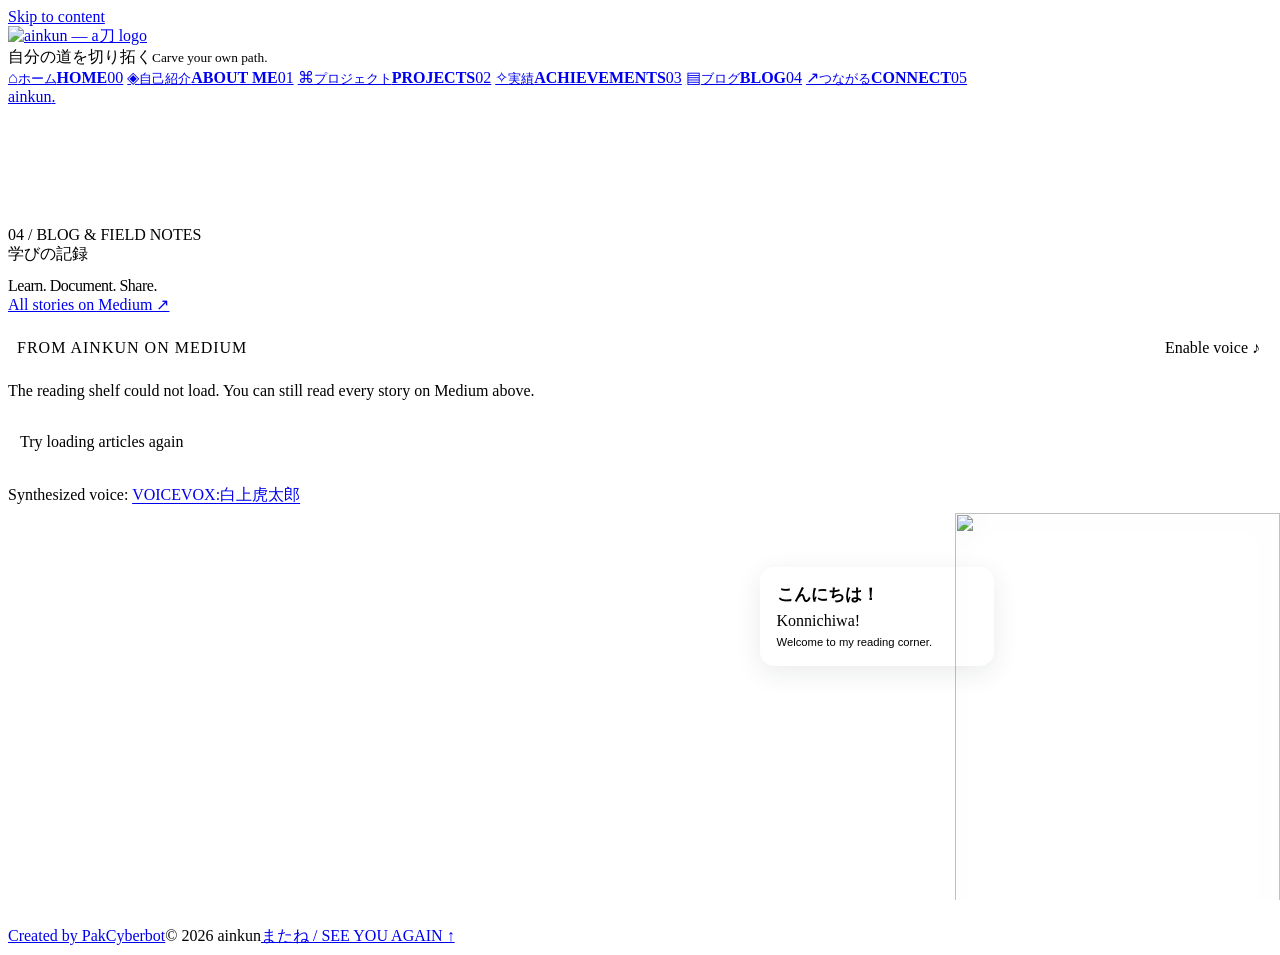
==== blog.html @ d2b2e1b0 "Add blog search, tag filters and curated card labels The blog page gets a search box (title and labe" ====
<!doctype html>
<html lang="en">
<head>
  <meta charset="UTF-8"><meta name="viewport" content="width=device-width, initial-scale=1">
  <meta name="description" content="ainkun — Security Researcher. Read security research and field notes from ainkun on Medium.">
  <meta name="theme-color" content="#f7f5eb"><title>Blog | ainkun — Security Researcher</title>
  <script src="themes.js"></script>
  <link rel="icon" href="assets/logo-clean/ainkun-clean.png?v=2" type="image/png"><link rel="stylesheet" href="styles.css">
  <link rel="stylesheet" href="themes.css">
  <link rel="stylesheet" href="theme-motion.css">
  <link rel="stylesheet" href="blog.css">
  <script src="profile.js" defer></script>
  <script src="blog.js" defer></script>
  <link rel="stylesheet" href="credit-transition.css">
  <script src="credit-transition.js" defer></script>
  <link rel="stylesheet" href="responsive.css">
  <link rel="preload" as="image" href="pakcyberbot.png">
</head>
<body class="blog-page">
  <div class="scene-stack" aria-hidden="true"></div>
  <a class="skip" href="#main">Skip to content</a>
  <aside class="theme-controls" aria-label="Time of day theme" hidden>
    <div class="theme-options" role="group" aria-label="Preview a scene">
      <button type="button" data-set-theme="morning" aria-pressed="false" title="Morning · 朝">
        <svg viewBox="0 0 24 24" aria-hidden="true"><circle cx="12" cy="12" r="4"/><path d="M12 2v2m0 16v2M2 12h2m16 0h2M5 5l1.5 1.5m11 11L19 19M5 19l1.5-1.5m11-11L19 5"/></svg><span>Morning</span>
      </button>
      <button type="button" data-set-theme="evening" aria-pressed="false" title="Evening · 夕暮れ">
        <svg viewBox="0 0 24 24" aria-hidden="true"><path d="M3 16h18M6 16a6 6 0 0 1 12 0M12 3v3M3 8l2 2m14 0 2-2M6 20h12"/></svg><span>Evening</span>
      </button>
      <button type="button" data-set-theme="night" aria-pressed="false" title="Night · 夜">
        <svg viewBox="0 0 24 24" aria-hidden="true"><path d="M20 14A8 8 0 0 1 10 4a8 8 0 1 0 10 10Z"/><path d="M18 3v4m-2-2h4"/></svg><span>Night</span>
      </button>
    </div>
    <div class="theme-meta"><button class="theme-auto" type="button" aria-pressed="true">Auto · Local</button><span class="theme-clock"></span></div>
  </aside>
  <span class="sr-only" id="theme-status" role="status" aria-live="polite"></span>
  <header class="sidebar">
    <a class="sidebar-logo" href="index.html#home" aria-label="ainkun home"><img src="assets/logo-clean/ainkun-clean.png" alt="ainkun — a刀 logo" width="1536" height="1024"></a>
    <div class="sidebar-caption"><span lang="ja">自分の道を切り拓く</span><small>Carve your own path.</small></div>
    <nav aria-label="Main navigation">
      <a class="nav-item" href="index.html#home"><span class="nav-icon" aria-hidden="true">⌂</span><span><small lang="ja">ホーム</small><strong>HOME</strong></span><span class="nav-index">00</span></a>
      <a class="nav-item" href="index.html#about"><span class="nav-icon" aria-hidden="true">◈</span><span><small lang="ja">自己紹介</small><strong>ABOUT ME</strong></span><span class="nav-index">01</span></a>
      <a class="nav-item" href="index.html#projects"><span class="nav-icon" aria-hidden="true">⌘</span><span><small lang="ja">プロジェクト</small><strong>PROJECTS</strong></span><span class="nav-index">02</span></a>
      <a class="nav-item" href="index.html#achievements"><span class="nav-icon" aria-hidden="true">✧</span><span><small lang="ja">実績</small><strong>ACHIEVEMENTS</strong></span><span class="nav-index">03</span></a>
      <a class="nav-item active" href="blog.html" aria-current="page"><span class="nav-icon" aria-hidden="true">▤</span><span><small lang="ja">ブログ</small><strong>BLOG</strong></span><span class="nav-index">04</span></a>
      <a class="nav-item" href="index.html#contact"><span class="nav-icon" aria-hidden="true">↗</span><span><small lang="ja">つながる</small><strong>CONNECT</strong></span><span class="nav-index">05</span></a>
    </nav>
    <div class="sidebar-bottom"><a class="brand" href="index.html#home">ainkun<span class="brand-dot">.</span></a></div>
  </header>
  <main id="main">
    <div class="content-shell">
      <section class="section blog-section" id="writing" aria-labelledby="blog-title">
        <div class="section-top"><div><span class="eyebrow">04 / BLOG & FIELD NOTES</span><div class="section-jp" lang="ja">学びの記録</div><h1 id="blog-title">Learn. Document. <em>Share.</em></h1></div><a class="text-link" href="https://ainkun.medium.com" target="_blank" rel="noopener noreferrer" data-social="medium">All stories on Medium ↗</a></div>
        <div class="blog-toolbar"><p><span class="status-dot" aria-hidden="true"></span> FROM AINKUN ON MEDIUM</p><button type="button" class="blog-sound" id="blog-sound" aria-pressed="true">Voice on ♪</button></div>
        <div class="blog-search" id="blog-search" hidden>
          <label class="blog-search-field"><span class="sr-only">Search articles by title or tag</span><span class="blog-search-icon" aria-hidden="true">⌕</span><input id="blog-query" type="search" placeholder="Search by title or tag…" autocomplete="off" spellcheck="false"></label>
          <div class="blog-tags" id="blog-tags" role="group" aria-label="Filter articles by tag"></div>
        </div>
        <p class="blog-feed-note" id="blog-feed-note" role="status">Your next read is just a scroll away.</p>
        <div class="writing-grid blog-grid" id="writing-grid" aria-busy="false"></div>
        <button class="blog-retry" id="blog-retry" type="button" hidden>Try loading articles again</button>
        <noscript><p><a href="https://ainkun.medium.com">Read ainkun's articles on Medium →</a></p></noscript>
        <p class="blog-credit">Synthesized voice: <a href="https://voicevox.hiroshiba.jp/product/shirakami_kotarou/" target="_blank" rel="noopener noreferrer">VOICEVOX:白上虎太郎</a></p>
      </section>
    </div>
    <footer><a class="creator-credit" href="https://pakcyberbot.com" data-creator-link>Created by PakCyberbot</a><span>© <span id="year"></span> ainkun</span><a href="index.html#home"><span lang="ja">またね</span> / SEE YOU AGAIN ↑</a></footer>
  </main>
  <aside class="blog-guide" id="blog-guide" data-state="hidden" aria-hidden="true">
    <div class="blog-guide-bubble" role="status" aria-live="polite"><span class="blog-guide-jp" lang="ja">こんにちは！</span><strong class="blog-guide-roman">Konnichiwa!</strong><span class="blog-guide-caption">Welcome to my reading corner.</span></div>
    <div class="blog-guide-portrait"><div class="blog-guide-character">
      <img src="assets/blog/teen-host.png" data-host-theme="morning" class="host-portrait-image is-current" alt="" width="1024" height="1536" decoding="async" loading="eager">
      <img src="assets/blog/teen-evening.png" data-host-theme="evening" class="host-portrait-image" alt="" width="1024" height="1536" decoding="async" loading="eager">
      <img src="assets/blog/teen-night.png" data-host-theme="night" class="host-portrait-image" alt="" width="1024" height="1536" decoding="async" loading="eager">
    </div></div>
  </aside>
</body>
</html>
---- blog.css ----
.blog-page .content-shell { min-height:calc(100vh - 80px); }
.blog-page .blog-section { padding-top:120px;padding-bottom:100px; }
.blog-page h1 { font:700 clamp(42px,4.5vw,68px)/1.13 var(--display);letter-spacing:-.5px;margin:12px 0 0; }
.blog-page h1 em { font-style:normal;color:var(--accent); }
.blog-toolbar { display:flex;justify-content:space-between;align-items:center;gap:16px;padding:16px 0;border-top:1px solid var(--line); }
.blog-toolbar>p { display:flex;align-items:center;gap:9px;margin:0;color:var(--accent);font:9px/1.6 var(--mono);letter-spacing:1px; }
.blog-sound,.blog-retry { border:1px solid var(--line);border-radius:6px;padding:9px 12px;background:var(--surface);color:var(--ink);font:10px/1.5 var(--mono);cursor:pointer; }
.blog-sound:hover,.blog-retry:hover { background:var(--surface-hover); }
.blog-sound:focus-visible,.blog-retry:focus-visible,.blog-card:focus-visible { outline:2px solid var(--accent);outline-offset:5px; }
.blog-feed-note { margin:0 0 24px;font:10px/1.7 var(--mono);color:var(--muted); }
.blog-grid { gap:24px; }
.blog-preview-more { display:flex;justify-content:space-between;align-items:center;flex-wrap:wrap;gap:16px;margin-top:28px;padding-top:24px;border-top:1px solid var(--line); }
.blog-preview-more p { margin:0;color:var(--muted);font-size:14px; }
.writing-card.blog-card { padding:0;display:flex;flex-direction:column;overflow:hidden;background:var(--surface); }
.blog-card::after { display:none; }
.blog-card-art { position:relative;aspect-ratio:1.85;overflow:hidden;background:linear-gradient(135deg,var(--surface-tint),var(--paper));border-bottom:1px solid var(--line); }
.blog-card-art img { display:block;width:100%;height:100%;object-fit:cover;transition:transform .65s ease; }
.blog-card:hover .blog-card-art img { transform:scale(1.035); }
.blog-card-art::before { content:'研究ノート';position:absolute;inset:0;display:grid;place-items:center;font:24px/1.5 'Noto Sans JP',sans-serif;letter-spacing:7px;color:var(--muted); }
.blog-card-art img { position:relative; }
.blog-card-copy { display:flex;flex-direction:column;flex:1;padding:22px; }
.blog-card-meta { display:flex;justify-content:space-between;align-items:flex-start;gap:12px;color:var(--accent);font:8px/1.6 var(--mono);letter-spacing:.7px; }
.blog-card-meta time { flex-shrink:0;padding-top:3px; }
.blog-card-labels { display:flex;flex-wrap:wrap;gap:5px; }
.blog-label { padding:2px 7px;border:1px solid var(--line);border-radius:4px;background:var(--surface-tint);color:var(--accent);font:8px/1.6 var(--mono);letter-spacing:.4px;text-transform:uppercase; }
.blog-search { display:flex;flex-direction:column;gap:14px;margin:0 0 20px; }
.blog-search[hidden] { display:none; }
.blog-search-field { display:flex;align-items:center;gap:10px;max-width:520px;padding:0 14px;border:1px solid var(--line);border-radius:8px;background:var(--surface);transition:border-color .25s; }
.blog-search-field:focus-within { border-color:var(--accent); }
.blog-search-icon { color:var(--accent);font-size:20px;line-height:1; }
.blog-search-field input { flex:1;min-width:0;padding:12px 0;border:0;background:none;color:var(--ink);font:14px/1.4 'DM Sans',sans-serif;outline:none; }
.blog-search-field input::placeholder { color:var(--muted); }
.blog-tags { display:flex;flex-wrap:wrap;gap:7px; }
.blog-tag { display:inline-flex;align-items:center;gap:7px;padding:6px 11px;border:1px solid var(--line);border-radius:999px;background:var(--surface);color:var(--ink);font:9px/1.5 var(--mono);letter-spacing:.5px;cursor:pointer;transition:background .25s,color .25s; }
.blog-tag small { color:var(--muted);font-size:8px; }
.blog-tag:hover { background:var(--surface-hover); }
.blog-tag[aria-pressed="true"] { background:var(--accent);border-color:var(--accent);color:var(--paper); }
.blog-tag[aria-pressed="true"] small { color:inherit;opacity:.8; }
.blog-tag:focus-visible { outline:2px solid var(--accent);outline-offset:3px; }
.blog-tags:not(.is-expanded) .blog-tag.is-extra:not([aria-pressed="true"]) { display:none; }
.blog-tag-more { border-style:dashed;color:var(--accent); }
.blog-card-copy h3 { margin:12px 0 9px;font-size:21px;line-height:1.35; }
.blog-card-copy p { margin:0 0 20px;font-size:13px;line-height:1.8;color:var(--secondary-ink); }
.blog-card-copy .text-link { margin-top:auto;padding-top:12px; }
.blog-credit { margin:25px 0 0;color:var(--muted);font:9px/1.7 var(--mono); }
.blog-credit a { text-decoration:underline;text-underline-offset:3px; }
/* Viewport sizing keeps both the host and speech bubble visually steady
   during browser zoom, including text, padding and decorative details. */
.blog-guide { --host-height:43vh;--bubble-width:26vh;--bubble-gap:.75vh;--bubble-unit:.125vh;position:fixed;z-index:25;right:0;bottom:0;width:calc(var(--host-height) * .84);height:var(--host-height);pointer-events:none;opacity:0;visibility:hidden;transform:translateY(calc(100% + 24px));transition:transform 1.15s cubic-bezier(.22,1,.36,1),opacity .55s,visibility 0s 1.15s; }
.blog-guide[data-state="present"] { transform:translateY(0);opacity:1;visibility:visible;transition-delay:0s; }
.blog-guide[data-state="leaving"] { transform:translateY(calc(100% + 70px));opacity:0;visibility:visible;transition:transform 1.65s cubic-bezier(.55,0,.8,.45),opacity .55s 1.1s; }
/* Tuck the bubble into the artwork's empty left margin, clear of the face. */
.blog-guide-bubble { box-sizing:border-box;position:absolute;z-index:1;right:calc(86% + var(--bubble-gap));top:14%;width:var(--bubble-width);display:flex;flex-direction:column;gap:calc(4 * var(--bubble-unit));border:var(--bubble-unit) solid var(--line);background:var(--surface);color:var(--ink);padding:calc(13 * var(--bubble-unit)) calc(15 * var(--bubble-unit));border-radius:calc(13 * var(--bubble-unit));box-shadow:0 calc(6 * var(--bubble-unit)) calc(24 * var(--bubble-unit)) #17271e18;overflow-wrap:anywhere; }
.blog-guide-bubble::after { content:'';position:absolute;right:calc(-7 * var(--bubble-unit));bottom:calc(18 * var(--bubble-unit));width:calc(12 * var(--bubble-unit));height:calc(12 * var(--bubble-unit));transform:rotate(-45deg);background:var(--surface);border-right:var(--bubble-unit) solid var(--line);border-bottom:var(--bubble-unit) solid var(--line); }
.blog-guide-jp { color:var(--accent);font:600 calc(15 * var(--bubble-unit))/1.5 'Noto Sans JP',sans-serif; }
.blog-guide-roman { font:600 calc(11 * var(--bubble-unit))/1.5 var(--mono); }
.blog-guide-caption { color:var(--muted);font:calc(10 * var(--bubble-unit))/1.5 'DM Sans',sans-serif; }
/* The source artwork is the requested horizontal flip of the previous view. */
.blog-guide-portrait { position:absolute;inset:0;overflow:hidden; }
.blog-guide-character { position:relative;display:block;width:100%;aspect-ratio:2/3;margin:0;filter:drop-shadow(-5px 0 12px #17271e20);transform-origin:55% 80%; }
.host-portrait-image { position:absolute;inset:0;display:block;width:100%;height:100%;object-fit:contain;opacity:0;transition:opacity var(--theme-fade-duration,3.2s) ease; }
.host-portrait-image.is-current { opacity:1; }
.blog-guide[data-state="present"] .blog-guide-character { animation:host-breathe 6s ease-in-out 1.15s infinite; }
.blog-guide[data-state="leaving"] .blog-guide-character { transform:translateY(12px) rotate(2deg);transition:transform .7s ease; }
@keyframes host-breathe { 0%,100% { transform:translateY(0) rotate(0); } 50% { transform:translateY(3px) rotate(-.4deg); } }
@supports(height:1svh) { .blog-guide { --host-height:43svh;--bubble-width:26svh;--bubble-gap:.75svh;--bubble-unit:.125svh; } }
/* Aspect ratio stays stable through desktop zoom, unlike width breakpoints.
   Stack the bubble above the entire portrait when side-by-side space is tight. */
@media(max-aspect-ratio:1/1) {
  .blog-guide { --host-height:min(27.5vh,57vw); }
  .blog-guide-bubble { top:auto;bottom:calc(100% + var(--bubble-gap));right:var(--bubble-gap);max-width:calc(100vw - 24 * var(--bubble-unit)); }
  .blog-guide-bubble::after { right:calc(24 * var(--bubble-unit));bottom:calc(-7 * var(--bubble-unit));transform:rotate(45deg); }
  @supports(height:1svh) { .blog-guide { --host-height:min(27.5svh,57vw); } }
}
@media(max-width:760px) {
  .blog-toolbar>p { font-size:8px;letter-spacing:.3px; }
  .blog-page .blog-section { padding-top:40px;padding-bottom:220px; }
}
html[data-motion-paused="true"] .blog-guide,html[data-motion-paused="true"] .blog-guide *,html[data-motion-paused="true"] .blog-card-art img { transition:none!important;animation:none!important; }
@media(prefers-reduced-motion:reduce) { .blog-guide,.blog-guide *,.blog-card-art img { transition:none!important;animation:none!important; } }
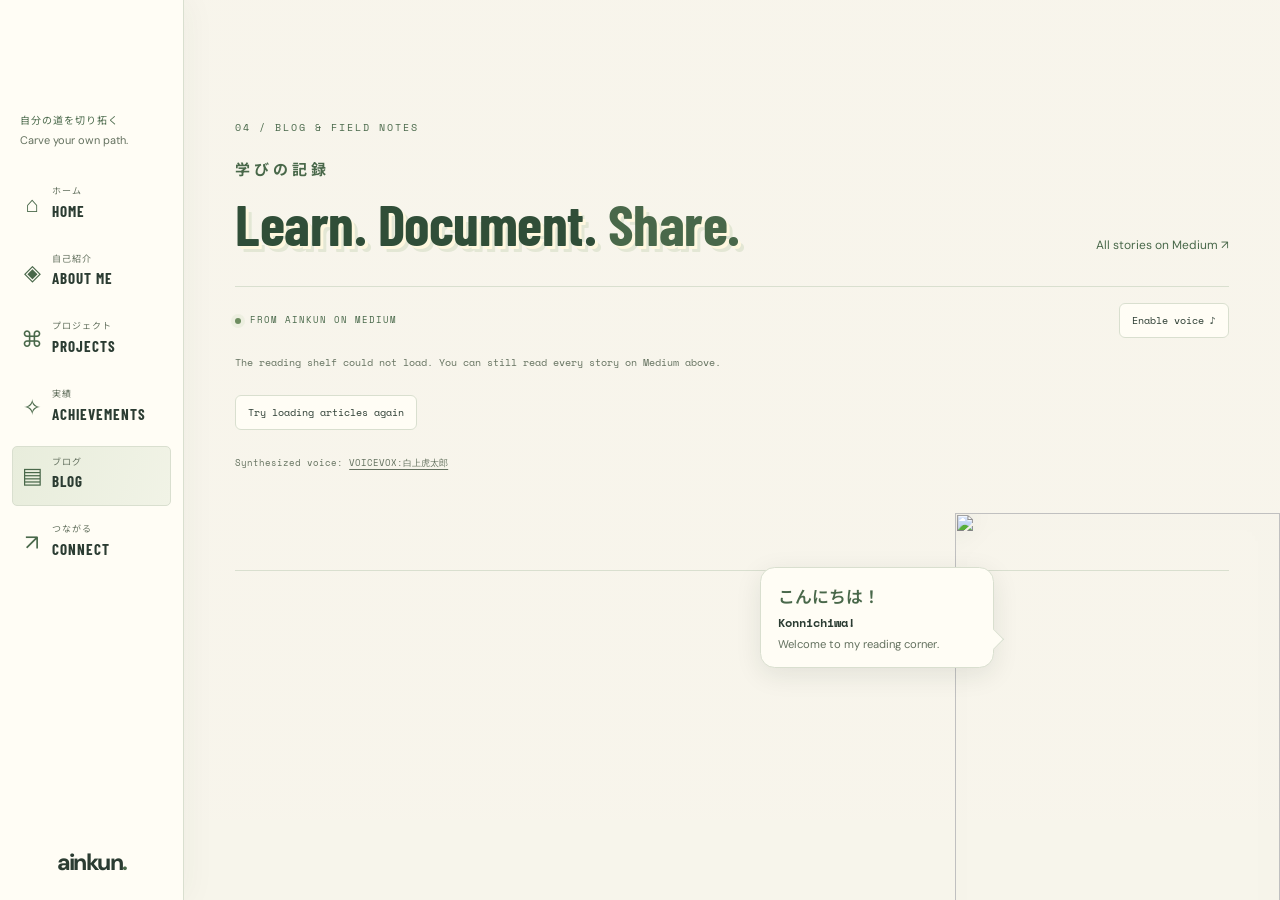
==== commit b3d254ac: "Make the shrine one screen with the ema rack in the painting Side Quests is now a single screen that" ====
--- a/blog.html
+++ b/blog.html
@@ -11,10 +11,7 @@
   <link rel="stylesheet" href="blog.css">
   <script src="profile.js" defer></script>
   <script src="blog.js" defer></script>
-  <link rel="stylesheet" href="credit-transition.css">
-  <script src="credit-transition.js" defer></script>
   <link rel="stylesheet" href="responsive.css">
-  <link rel="preload" as="image" href="pakcyberbot.png">
 </head>
 <body class="blog-page">
   <div class="scene-stack" aria-hidden="true"></div>
@@ -63,7 +60,6 @@
         <p class="blog-credit">Synthesized voice: <a href="https://voicevox.hiroshiba.jp/product/shirakami_kotarou/" target="_blank" rel="noopener noreferrer">VOICEVOX:白上虎太郎</a></p>
       </section>
     </div>
-    <footer><a class="creator-credit" href="https://pakcyberbot.com" data-creator-link>Created by PakCyberbot</a><span>© <span id="year"></span> ainkun</span><a href="index.html#home"><span lang="ja">またね</span> / SEE YOU AGAIN ↑</a></footer>
   </main>
   <aside class="blog-guide" id="blog-guide" data-state="hidden" aria-hidden="true">
     <div class="blog-guide-bubble" role="status" aria-live="polite"><span class="blog-guide-jp" lang="ja">こんにちは！</span><strong class="blog-guide-roman">Konnichiwa!</strong><span class="blog-guide-caption">Welcome to my reading corner.</span></div>
--- a/styles.css
+++ b/styles.css
@@ -0,0 +1,393 @@
+@import url('https://fonts.googleapis.com/css2?family=Barlow+Condensed:wght@500;600;700;800;900&family=DM+Sans:wght@400;500;600;700&family=Noto+Sans+JP:wght@400;500;700;900&family=Space+Mono:wght@400;700&display=swap');
+:root{--ink:#2b3c32;--muted:#64715f;--accent:#49684a;--sunlight:#b28b48;--paper:#f7f5eb;--line:#d9dfcf;--mono:'Space Mono',monospace;--display:'Barlow Condensed','Arial Narrow',sans-serif;--jp:'Noto Sans JP',sans-serif;--rail:224px}
+
+*{box-sizing:border-box}
+html{scroll-behavior:smooth;scroll-padding-top:28px}
+body{margin:0;color:var(--ink);background:var(--paper);isolation:isolate;font:16px/1.75 'DM Sans',sans-serif}
+body::before{content:'';position:fixed;inset:0 0 0 var(--rail);z-index:-1;pointer-events:none;background:var(--scene-image) center/cover no-repeat}
+a{color:inherit;text-decoration:none}
+button{font:inherit}
+a,button{-webkit-tap-highlight-color:transparent}
+a:focus-visible,button:focus-visible{outline:3px solid var(--accent-soft);outline-offset:5px}
+::selection{background:var(--selection);color:var(--ink)}
+[lang=ja]{font-family:var(--jp)}
+main{margin-left:var(--rail);min-width:0}
+.skip{position:fixed;top:-100px;left:20px;padding:12px;background:var(--surface);z-index:50}
+.skip:focus{top:15px}
+
+/* Bilingual game-menu navigation. */
+.sidebar{position:fixed;inset:0 auto 0 0;width:var(--rail);padding:36px 16px 22px;background:var(--surface);z-index:20;display:flex;flex-direction:column;border-right:1px solid var(--line);box-shadow:4px 0 30px #344a390b}
+.brand{font-weight:800;font-size:30px;letter-spacing:-1.6px;line-height:1.1;display:flex;align-items:center;gap:10px}
+.brand-dot{color:var(--accent)}
+.sidebar-logo{position:relative;display:block;width:144px;max-width:100%;margin:0 auto;flex-shrink:0;line-height:0;border-radius:6px}
+.sidebar-logo img{display:block;width:100%;height:auto;aspect-ratio:3/2;object-fit:contain}
+.sidebar-caption{padding:28px 15px 20px;line-height:1.6}
+.sidebar-caption>span{font-size:12px;color:var(--accent);letter-spacing:1px}
+.sidebar-caption small{display:block;color:var(--muted);font-size:11px}
+.sidebar nav{display:grid;gap:7px;margin-top:12px}
+.nav-item{padding:13px 12px;display:flex;gap:12px;align-items:center;position:relative;transition:background .25s,transform .25s;border:1px solid transparent;border-radius:5px;}
+.nav-item:hover{background:var(--surface-hover);transform:translateX(3px)}
+.nav-item.active{background:linear-gradient(110deg,var(--surface-tint),var(--surface-hover));border-color:var(--line)}
+.nav-item.active::before{content:'';position:absolute;left:-17px;top:14px;bottom:14px;width:4px;background:var(--accent)}
+.nav-icon{font-size:25px;color:var(--accent);width:27px;text-align:center}
+.nav-item small{display:block;font-size:10px;line-height:1.4;letter-spacing:1px;color:var(--muted)}
+.nav-item strong{font:700 16px/1.5 var(--display);letter-spacing:1px;white-space:nowrap}
+.nav-index{margin-left:auto;font:9px var(--mono);color:var(--muted)}
+.sidebar-bottom{margin-top:auto;display:flex;align-items:center;gap:5px;font:10px var(--mono);letter-spacing:.2px;padding:22px 10px 0;color:var(--muted)}
+.status-dot{width:6px;height:6px;display:inline-block;border-radius:50%;background:var(--accent-soft);box-shadow:0 0 0 4px #7e9c6715}
+.motion-toggle{margin-left:auto;background:none;border:1px solid var(--line);color:var(--accent);width:30px;height:30px;cursor:pointer;line-height:1;padding:0;border-radius:4px;}
+.motion-toggle:hover{background:var(--surface-tint)}
+
+/* One fixed street scene shared by every section and time-of-day theme. */
+.hero{min-height:790px;position:relative;isolation:isolate;overflow:hidden;color:var(--ink);padding:28px clamp(30px,4vw,76px) 30px;display:flex;flex-direction:column;background:transparent;}
+.city-scene{display:none}
+.scene-shade{position:absolute;inset:0;z-index:-3;background:var(--scene-wash);}
+.scene-grid{position:absolute;inset:0;z-index:-2;background-image:linear-gradient(#ffffff04 1px,transparent 1px),linear-gradient(90deg,#ffffff04 1px,transparent 1px);background-size:100px 100px;opacity:0;mask-image:linear-gradient(90deg,#000,transparent);}
+.hero-topline{display:flex;justify-content:space-between;gap:15px;font:9px var(--mono);letter-spacing:1.4px;color:var(--secondary-ink);border-bottom:1px solid var(--line);padding-bottom:18px}
+.hero-topline .hero-prompt{font-size:1.4em;letter-spacing:.6px;text-transform:none;white-space:nowrap}
+.hero-topline .hero-prompt b{color:var(--sunlight);font-weight:700}
+.hero-layout{display:grid;grid-template-columns:minmax(0,1fr) 250px;align-items:center;gap:30px;flex:1;padding:68px 0 64px}
+.hero-copy{min-width:0}
+.name-lockup{position:relative;width:100%;min-width:0}
+.name-jp{display:block;font-size:22px;font-weight:700;letter-spacing:10px;margin-bottom:2px;color:var(--accent);}
+h1{font:900 italic clamp(100px,10.4vw,170px)/.95 var(--display);letter-spacing:-2px;margin:0 0 25px;text-shadow:3px 3px 0 var(--title-shadow),6px 6px 0 var(--title-shadow-soft);position:relative;color:var(--title);}
+.name-dot{color:var(--sunlight);font-size:1em;text-shadow:none}
+.intro{font-size:19px;margin:18px 0;color:var(--ink);}
+.intro>span{display:block;font:10px var(--mono);letter-spacing:3px;margin-top:8px;color:var(--secondary-ink)}
+.hero-description{max-width:430px;font-size:14px;line-height:1.9;color:var(--secondary-ink);text-shadow:none;}
+.hero-actions{display:flex;flex-wrap:wrap;gap:12px;margin-top:29px}
+.button{display:inline-flex;align-items:center;gap:19px;padding:13px 19px;font-size:13px;font-weight:600;transition:transform .25s,box-shadow .25s;position:relative;border-radius:6px;}
+.button:hover{transform:translateY(-3px);box-shadow:0 8px 25px #344a3933}
+.primary{background:var(--accent);color:#fff;border-left:3px solid var(--button-edge);box-shadow:0 5px 16px #3b563129;transition:transform .25s,box-shadow .25s,color var(--theme-fade-duration,3.2s) var(--theme-fade-easing,ease);}
+[data-theme="night"] .primary{color:#000;}
+.primary>[lang=ja]{font-size:10px;border-right:1px solid #c4d0ac70;padding-right:12px;color:inherit;}
+.secondary{border:1px solid var(--line);background:var(--surface-glass);color:var(--ink);}
+.hero-bottom{display:flex;justify-content:space-between;align-items:center;gap:20px;border-top:1px solid var(--line);padding-top:20px}
+.scroll-cue{font:9px var(--mono);letter-spacing:1px;color:var(--secondary-ink)}
+.scroll-cue{display:flex;gap:16px;align-items:center;margin-left:auto}
+.scroll-cue>span{font-size:18px;animation:scroll-nudge 3s ease-in-out infinite}
+
+.profile-stage{perspective:1000px;align-self:center;margin-top:50px;position:relative}
+.profile-panel{margin:0;border:1px solid var(--line);background:var(--surface);box-shadow:5px 7px 0 var(--card-edge),0 16px 40px #3c51312b;transform:rotateX(var(--tilt-x,0deg)) rotateY(var(--tilt-y,0deg)) rotate(3deg);transition:transform .35s;animation:profile-in 1.3s cubic-bezier(.16,1,.3,1) both;color:var(--ink);border-radius:7px;overflow:hidden;}
+.profile-card-top{display:flex;justify-content:space-between;align-items:center;padding:10px 12px;font:8px var(--mono);letter-spacing:.4px}
+.profile-card-top>[lang=ja]{font-size:10px;color:var(--accent)}
+.profile-image-wrap{aspect-ratio:1;overflow:hidden;position:relative;background:linear-gradient(145deg,var(--portrait-start),var(--portrait-mid) 55%,var(--portrait-end))}
+.profile-image-wrap::before{content:'';position:absolute;inset:0;background:repeating-linear-gradient(135deg,transparent 0 15px,#fff2 15px 16px)}
+.profile-image{width:100%;height:100%;object-fit:contain;position:relative;display:block}
+.profile-panel figcaption{padding:11px 14px 16px;line-height:1.4}
+.profile-panel strong{display:flex;justify-content:space-between;font-size:23px;letter-spacing:-1px}
+.profile-panel strong>span{color:var(--accent-soft);font-size:24px}
+.profile-panel figcaption>span{font:7px var(--mono);letter-spacing:.8px;color:var(--muted)}
+.profile-motto{text-align:center;font:8px var(--mono);letter-spacing:1px;margin:25px -10px 0;color:var(--secondary-ink);background:var(--surface-glass);border:1px solid var(--line);border-radius:6px;padding:10px 8px;box-shadow:0 4px 18px #33432f14;}
+.profile-motto>[lang=ja]{display:block;font-size:16px;letter-spacing:6px;margin-bottom:8px;color:var(--accent);}
+.particles{position:absolute;inset:0;pointer-events:none;z-index:-1}
+.particle{position:absolute;width:3px;height:3px;background:var(--particle);border-radius:50%;box-shadow:0 0 8px var(--particle-glow);opacity:.5;animation:drift 9s linear infinite}
+.particle:nth-child(3n){width:5px;height:2px;background:var(--leaf);border-radius:50% 0;box-shadow:none}
+
+/* Chapter cards, warm paper, and bilingual editorial headings. */
+.chapter-menu{display:grid;grid-template-columns:repeat(3,minmax(0,1fr));background:var(--band-overlay);border-bottom:1px solid var(--line);padding:22px clamp(24px,4vw,70px);gap:13px}
+.chapter-menu>a{display:flex;align-items:center;gap:15px;background:var(--surface-glass);padding:19px 15px;border:1px solid var(--line);box-shadow:0 3px 12px #5663430c;transition:transform .25s,border-color .25s;position:relative;min-width:0;border-radius:7px;}
+.chapter-menu>a:hover{transform:translateY(-4px);border-color:var(--accent-soft)}
+.tile-icon{font-size:31px;color:var(--accent-soft)}
+.chapter-menu small{display:block;font:10px var(--jp);letter-spacing:2px;color:var(--accent)}
+.chapter-menu strong{font:700 17px/1.5 var(--display);letter-spacing:.5px;display:block}
+.chapter-menu em{font-style:normal;font-size:10px;line-height:1.5;color:var(--muted);display:block}
+.chapter-menu b{margin-left:auto;color:var(--accent);font-weight:400}
+.content-shell{background:linear-gradient(var(--paper-overlay),var(--paper-overlay)),radial-gradient(#87986e12 .7px,transparent .7px) 0 0/6px 6px}
+.section{padding:85px 0;margin:0 clamp(28px,5vw,80px);border-bottom:1px solid var(--line);position:relative}
+.about{display:grid;grid-template-columns:1fr 1.1fr;gap:50px}
+.eyebrow{font:10px var(--mono);letter-spacing:2px;color:var(--accent);display:block}
+.section-jp{font:700 15px var(--jp);letter-spacing:4px;color:var(--accent);margin-top:23px}
+h2{font:700 clamp(37px,3.7vw,56px)/1.13 var(--display);letter-spacing:-.5px;margin:12px 0 0}
+h2 em{font-style:normal;color:var(--accent)}
+.word-note{display:flex;align-items:center;gap:18px;margin-top:33px;border-left:2px solid var(--accent-soft);padding:5px 0 5px 16px}
+.word-note>[lang=ja]{font-size:31px;font-weight:700;color:var(--accent-soft);white-space:nowrap}
+.word-note strong{font:9px var(--mono);letter-spacing:1px}
+.about-content>p:first-child{margin-top:0;font-size:16px;line-height:1.85}
+.section-note{color:var(--muted)}
+.terminal{margin-top:25px;padding:0 17px 17px;background:var(--terminal-bg);color:var(--terminal-ink);box-shadow:0 8px 24px #3d57391a;font:11px/1.9 var(--mono);overflow-wrap:anywhere;border:1px solid var(--terminal-line);border-radius:7px;}
+.terminal-bar{margin:0 -17px 13px;padding:8px 14px;border-bottom:1px solid #a5b79040;font-size:9px;color:var(--terminal-muted);display:flex;gap:35px}
+.terminal-bar span{color:var(--terminal-accent);letter-spacing:4px}
+.terminal p{margin:4px 0}
+.terminal p>span{color:var(--terminal-ink)}
+.terminal-out{color:var(--terminal-muted);margin-bottom:14px!important}
+.terminal-ls{display:flex;flex-wrap:wrap;gap:0 18px}
+.terminal-ls span{color:var(--terminal-accent)!important}
+/* The last command, ./side-quests, quietly links to side-quests.html: a dotted underline until hovered. */
+.terminal-link{text-decoration:underline dotted var(--terminal-muted);text-underline-offset:4px;transition:color .2s}
+.terminal-link:hover{color:var(--terminal-accent);text-decoration:underline solid}
+.tags span{font-size:11px;border:1px solid var(--line);background:var(--surface-tint);padding:5px 9px;color:var(--accent);border-radius:4px;}
+.section-top{display:flex;justify-content:space-between;align-items:end;gap:25px;margin-bottom:30px}
+.section-note{font-size:13px;margin:0;line-height:1.8}
+.section-note>[lang=ja]{color:var(--accent);font-size:18px;letter-spacing:3px}
+.projects-grid{display:grid;grid-template-columns:repeat(3,minmax(0,1fr));gap:18px}
+.project-card{padding:24px 22px;background:var(--surface);border:1px solid var(--line);box-shadow:0 4px 20px #3e58300a;position:relative;transition:transform .25s,border-color .25s;min-width:0;border-radius:8px;overflow:hidden;}
+.project-card::before{content:'';position:absolute;top:-1px;left:22px;height:3px;width:36px;background:var(--accent-soft);transition:width .3s}
+.project-card:hover{transform:translateY(-5px);border-color:var(--accent-soft)}
+.project-card:hover::before{width:85px}
+.card-top{display:flex;align-items:center;justify-content:space-between;gap:10px;margin-bottom:31px}
+.project-icon{font:28px var(--mono);color:var(--accent)}
+.small-label{font:9px var(--mono);letter-spacing:1px;color:var(--muted)}
+.placeholder-badge{font:8px var(--mono);letter-spacing:1px;color:var(--muted);background:var(--surface-hover);padding:4px 7px}
+.project-card h3,.writing-card h3{font-size:20px;line-height:1.4;margin:13px 0 11px;letter-spacing:-.5px}
+.project-card p,.writing-card p{font-size:13px;color:var(--muted);line-height:1.85}
+.card-bottom{display:flex;align-items:center;justify-content:space-between;gap:7px;margin-top:24px}
+.tags{display:flex;flex-wrap:wrap;gap:5px}
+.tags span{font-size:9px;padding:3px 6px}
+.project-arrow{font-size:26px;color:var(--accent);min-width:28px;text-align:right}
+.achievement-list{border:1px solid var(--line);background:var(--surface);border-radius:8px;overflow:hidden;}
+.achievement{display:flex;gap:23px;align-items:center;padding:25px;border-bottom:1px solid var(--line)}
+.achievement:last-child{border:0}
+.achievement-number{font:600 35px var(--display);color:var(--ornament);min-width:38px}
+.achievement-content{flex:1}
+.achievement-content .small-label{color:var(--accent)}
+.achievement h3{font-size:18px;margin:4px 0}
+.achievement p{font-size:13px;color:var(--muted);margin:0}
+.achievement-year{font:10px var(--mono);color:var(--muted);white-space:nowrap}
+.writing-grid{display:grid;grid-template-columns:1fr 1fr;gap:20px}
+.writing-card{border:1px solid var(--line);padding:27px;background:linear-gradient(130deg,var(--surface),var(--surface-hover));transition:transform .25s,box-shadow .25s;position:relative;border-radius:8px;}
+.writing-card::after{content:'✧';position:absolute;right:22px;top:15px;font-size:32px;color:var(--ornament)}
+.writing-card:hover{transform:translateY(-4px);box-shadow:0 9px 22px #51664114;}
+.writing-card .small-label{color:var(--accent)}
+.text-link{font-size:12px;color:var(--accent)}
+.text-link:hover{color:var(--ink)}
+.writing-card .text-link{display:block;font:9px var(--mono);letter-spacing:1px;margin-top:25px}
+.contact.section{margin:0;border:0;padding:80px 30px;text-align:center;color:var(--ink);background:var(--contact-overlay);}
+.contact .eyebrow{color:var(--accent)}
+.contact .section-jp{color:var(--accent);font-size:21px}
+.contact h2{font-size:clamp(43px,4.6vw,65px)}
+.contact h2 em{color:var(--accent)}
+.contact p{font-size:14px;color:var(--secondary-ink)}
+.socials{display:flex;justify-content:center;flex-wrap:wrap;gap:10px;margin-top:27px}
+.social-link{font-size:12px;border:1px solid var(--line);padding:10px 19px;background:var(--surface-glass);transition:background .25s,transform .25s;color:var(--accent);border-radius:5px;}
+.social-link:hover{background:var(--surface-tint);transform:translateY(-3px)}
+.contact .contact-placeholder{font:9px var(--mono);margin-top:20px;color:var(--muted)}
+.toast{position:fixed;left:calc(50% + var(--rail)/2);bottom:25px;max-width:calc(100vw - 40px);padding:14px 22px;border:1px solid var(--accent-soft);background:var(--surface);box-shadow:0 8px 35px #344a3933;color:var(--ink);font-size:13px;z-index:40;opacity:0;pointer-events:none;transform:translate(-50%,20px);transition:.25s;border-radius:6px;}
+.toast.visible{opacity:1;transform:translate(-50%,0)}
+.reveal-ready{opacity:0;transform:translateY(23px);transition:opacity .75s,transform .75s cubic-bezier(.16,1,.3,1)}
+.revealed{opacity:1;transform:translateY(0)}
+
+@keyframes opening-copy{from{opacity:0;transform:translateY(25px)}
+to{opacity:1;transform:translateY(0)}
+}
+@keyframes profile-in{from{opacity:0;translate:30px 0}
+to{opacity:1;translate:0 0}
+}
+@keyframes drift{0%{translate:0 40px;opacity:0}
+25%{opacity:.65}
+100%{translate:55px -140px;opacity:0}
+}
+@keyframes scroll-nudge{50%{translate:0 5px}
+}
+
+@media(min-width:1600px){.hero{min-height:880px;color:var(--ink);}
+.hero-layout{grid-template-columns:minmax(0,1fr) 300px;gap:60px;padding-right:35px}
+.hero-description{font-size:16px;color:var(--secondary-ink);text-shadow:none;}
+.profile-panel figcaption>span{font-size:9px}
+.profile-card-top{font-size:10px}
+}
+
+@media(max-width:1200px){:root{--rail:200px}
+.sidebar{padding-left:10px;padding-right:10px}
+.nav-item{gap:9px;padding:12px 10px;border-radius:5px;}
+.nav-item strong{font-size:15px}
+.nav-index{display:none}
+.hero{padding-left:35px;padding-right:35px;min-height:740px;color:var(--ink);}
+.hero-layout{grid-template-columns:minmax(0,1fr) 210px;gap:20px}
+h1{font-size:108px;color:var(--title);text-shadow:3px 3px 0 var(--title-shadow),6px 6px 0 var(--title-shadow-soft);}
+.hero-topline{font-size:8px}
+.intro{font-size:17px;color:var(--ink);}
+.hero-actions{gap:10px}
+.button{gap:12px;padding:12px 14px;font-size:12px;border-radius:6px;}
+.chapter-menu{padding:18px 28px;gap:10px}
+.chapter-menu>a{padding:15px 12px;gap:9px;border-radius:7px;box-shadow:0 3px 12px #5663430c;}
+.tile-icon{display:none}
+.chapter-menu strong{font-size:16px}
+.section{margin:0 35px;padding:65px 0}
+.about{gap:30px}
+.projects-grid{gap:12px}
+.project-card{padding:21px 17px;border-radius:8px;box-shadow:0 4px 20px #3e58300a;overflow:hidden;}
+.card-top .small-label{font-size:8px}
+.project-card h3{font-size:18px}
+.card-top{margin-bottom:23px}
+.profile-panel figcaption>span{font-size:6px}
+.profile-card-top{font-size:7px}
+.profile-motto{font-size:7px;color:var(--secondary-ink);background:var(--surface-glass);border:1px solid var(--line);border-radius:6px;padding:10px 8px;box-shadow:0 4px 18px #33432f14;}
+}
+
+@media(max-width:1000px){:root{--rail:180px}
+.brand{font-size:26px}
+.sidebar-caption{padding:25px 10px 17px}
+.sidebar-caption>span{font-size:10px}
+.nav-item strong{font-size:14px;letter-spacing:.5px}
+.nav-icon{font-size:22px;width:22px}
+.sidebar-bottom{font-size:9px;padding-left:5px;padding-right:5px;gap:6px}
+.hero{padding-left:28px;padding-right:28px;color:var(--ink);}
+.hero-layout{grid-template-columns:minmax(0,1fr) 170px;gap:17px}
+h1{font-size:92px;color:var(--title);text-shadow:3px 3px 0 var(--title-shadow),6px 6px 0 var(--title-shadow-soft);}
+.name-jp{font-size:19px;letter-spacing:7px;color:var(--accent);}
+.intro{font-size:16px;color:var(--ink);}
+.intro>span{letter-spacing:2px;font-size:9px}
+.hero-description{font-size:13px;color:var(--secondary-ink);text-shadow:none;}
+.profile-card-top{font-size:6px;padding:8px}
+.profile-card-top>[lang=ja]{font-size:8px}
+.profile-panel figcaption{padding:9px}
+.profile-panel figcaption>span{font-size:5px;letter-spacing:.3px}
+.profile-panel strong{font-size:21px}
+.profile-motto>[lang=ja]{font-size:12px;letter-spacing:3px;color:var(--accent);}
+.profile-motto{font-size:6px;letter-spacing:.4px;color:var(--secondary-ink);background:var(--surface-glass);border:1px solid var(--line);border-radius:6px;padding:10px 8px;box-shadow:0 4px 18px #33432f14;}
+.scroll-cue{font-size:8px;letter-spacing:0}
+.projects-grid{grid-template-columns:1fr}
+.card-top{margin-bottom:18px}
+.card-top .small-label{font-size:10px}
+.project-card{padding:25px;border-radius:8px;box-shadow:0 4px 20px #3e58300a;overflow:hidden;}
+.project-card h3{font-size:21px}
+.about{grid-template-columns:1fr}
+.about-content{max-width:650px}
+.section-note{font-size:12px}
+.chapter-menu strong{font-size:14px}
+.chapter-menu em{font-size:9px}
+.chapter-menu small{font-size:9px}
+.chapter-menu b{display:none}
+.writing-card{padding:22px;border-radius:8px;background:linear-gradient(130deg,var(--surface),var(--surface-hover));}
+.writing-card h3{font-size:18px}
+.writing-card::after{display:none}
+}
+
+@media(max-width:760px){:root{--rail:0px}
+html{scroll-padding-top:138px}
+.sidebar{width:100%;height:124px;padding:12px 18px 0;inset:0 0 auto;display:block;border-right:0;border-bottom:1px solid var(--line)}
+.sidebar-logo{width:72px;margin:0}
+.sidebar-caption{display:none}
+.sidebar nav{display:flex;gap:0;margin-top:10px;overflow-x:auto;scrollbar-width:none;padding-bottom:0}
+.sidebar nav::-webkit-scrollbar{display:none}
+.nav-item{flex:1;min-width:78px;justify-content:center;padding:8px 7px;gap:0;display:block;text-align:center;border-radius:5px;}
+.nav-item strong{font-size:12px;letter-spacing:.6px}
+.nav-item small{font-size:8px;letter-spacing:.5px}
+.nav-icon{display:none}
+.nav-item.active{border:0;border-bottom:3px solid var(--accent-soft);background:var(--surface-tint)}
+.nav-item.active::before{display:none}
+.nav-item:hover{transform:none}
+.sidebar-bottom{position:absolute;top:24px;right:18px;margin:0;padding:0;font-size:8px}
+.motion-toggle{width:25px;height:25px;margin-left:10px;border-radius:4px;}
+main{padding-top:124px}
+.hero{min-height:710px;padding:25px 28px;color:var(--ink);}
+.hero-layout{grid-template-columns:1fr 185px;padding:55px 0;gap:25px}
+h1{font-size:110px;color:var(--title);text-shadow:3px 3px 0 var(--title-shadow),6px 6px 0 var(--title-shadow-soft);}
+.name-jp{font-size:20px;color:var(--accent);}
+.hero-description{font-size:14px;color:var(--secondary-ink);text-shadow:none;}
+.intro{font-size:18px;color:var(--ink);}
+.profile-panel figcaption>span{font-size:6px}
+.profile-motto{font-size:7px;color:var(--secondary-ink);background:var(--surface-glass);border:1px solid var(--line);border-radius:6px;padding:10px 8px;box-shadow:0 4px 18px #33432f14;}
+.profile-motto>[lang=ja]{font-size:14px;color:var(--accent);}
+.chapter-menu{padding:17px 23px}
+.chapter-menu>a{padding:13px 10px;border-radius:7px;box-shadow:0 3px 12px #5663430c;}
+.chapter-menu strong{font-size:15px}
+.section{margin:0 28px;padding:60px 0}
+h2{font-size:45px}
+.toast{left:50%;border-radius:6px;}
+.hero-topline{font-size:9px}
+}
+
+@media(max-width:640px){.hero{padding:24px;min-height:950px;color:var(--ink);}
+.hero-layout{grid-template-columns:1fr;padding:40px 0 24px;gap:25px;align-items:start}
+.name-jp{font-size:19px;color:var(--accent);}
+h1{font-size:clamp(76px,24vw,125px);color:var(--title);text-shadow:3px 3px 0 var(--title-shadow),6px 6px 0 var(--title-shadow-soft);}
+.hero-description{max-width:360px;font-size:14px;color:var(--secondary-ink);text-shadow:none;}
+.hero-actions{margin-top:25px}
+.intro{font-size:18px;color:var(--ink);}
+.profile-stage{margin:0 8px 0 auto;width:165px;align-self:start}
+.profile-card-top{font-size:6px}
+.profile-image-wrap{aspect-ratio:1.2}
+.profile-panel figcaption>span{font-size:5px}
+.profile-motto{position:absolute;right:calc(100% + 15px);top:40px;margin:0;width:105px;font-size:7px;line-height:1.8;color:var(--secondary-ink);background:var(--surface-glass);border:1px solid var(--line);border-radius:6px;padding:10px 8px;box-shadow:0 4px 18px #33432f14;}
+.profile-motto>[lang=ja]{font-size:13px;letter-spacing:1px;line-height:1.8;color:var(--accent);}
+.hero-bottom{gap:10px;padding-top:18px}
+.scroll-cue{font-size:7px;gap:9px}
+
+.chapter-menu{grid-template-columns:1fr;padding:20px 24px;gap:10px}
+.chapter-menu>a{padding:13px 18px;gap:15px;border-radius:7px;box-shadow:0 3px 12px #5663430c;}
+.tile-icon{display:block;font-size:26px}
+.chapter-menu strong{font-size:17px}
+.chapter-menu small{font-size:9px}
+.chapter-menu em{font-size:10px}
+.chapter-menu b{display:block}
+.section{margin:0 24px;padding:55px 0}
+.section-top{display:block}
+.section-top>.section-note,.section-top>.text-link{margin-top:18px;display:block}
+.section-jp{font-size:14px;margin-top:17px}
+h2{font-size:42px}
+.writing-grid{grid-template-columns:1fr}
+.achievement{padding:20px 16px;gap:14px}
+.achievement-number{font-size:29px;min-width:24px}
+.achievement h3{font-size:16px}
+.achievement p{font-size:12px}
+.achievement-year{font-size:9px}
+.section-note br{display:none}
+.contact.section{padding:65px 24px;}
+.contact h2{font-size:48px}
+.contact p br{display:none}
+.social-link{font-size:11px;padding:10px 13px;color:var(--accent);border:1px solid var(--line);background:var(--surface-glass);border-radius:5px;}
+.terminal{font-size:10px;border-radius:7px;box-shadow:0 8px 24px #3d57391a;}
+.hero-topline{font-size:8px;letter-spacing:.8px}
+.word-note>[lang=ja]{font-size:29px}
+}
+
+body.motion-paused *,body.motion-paused *::before,body.motion-paused *::after{animation-play-state:paused!important}
+body.motion-paused .profile-panel{transform:rotate(3deg);box-shadow:5px 7px 0 var(--card-edge),0 16px 40px #3c51312b;border-radius:7px;overflow:hidden;}
+body.motion-paused .reveal-ready{opacity:1;transform:none;transition:none}
+body.motion-paused .hero-copy,body.motion-paused .profile-panel{animation:none;}
+
+@media(prefers-reduced-motion:reduce){html{scroll-behavior:auto}
+*,*::before,*::after{animation:none!important;transition:none!important}
+.reveal-ready{opacity:1;transform:none}
+.profile-panel{transform:rotate(3deg);box-shadow:5px 7px 0 var(--card-edge),0 16px 40px #3c51312b;border-radius:7px;overflow:hidden;}
+}
+
+
+/* Keep the avatar card labels legible at every size. */
+.profile-panel figcaption>span{font-size:9px;letter-spacing:0;line-height:1.6;display:block;margin-top:3px;text-wrap:balance}
+.profile-card-top{font-size:9px;gap:6px;flex-wrap:wrap}
+.profile-card-top>[lang=ja]{font-size:10px}
+.profile-motto{font-size:9px;line-height:1.8;color:var(--secondary-ink);background:var(--surface-glass);border:1px solid var(--line);border-radius:6px;padding:10px 8px;box-shadow:0 4px 18px #33432f14;}
+.profile-panel strong{font-size:24px}
+.project-card p,.writing-card p{font-size:14px}
+.motion-toggle:disabled{cursor:default;opacity:.6}
+
+/* The shared AIN and K travel between names; the final dot stays visible. */
+.name-switch {
+  display:block;width:100%;padding:0;border:0;background:none;text-align:left;
+  color:inherit;font:inherit;letter-spacing:inherit;text-shadow:inherit;
+  cursor:pointer;touch-action:manipulation;
+}
+.name-switch:disabled { cursor:default; }
+.name-switch:focus-visible { outline:2px solid var(--accent-soft);outline-offset:8px;border-radius:4px; }
+.name-track { position:relative;display:flex;align-items:center;height:1em;isolation:isolate; }
+.name-glyph { display:block;white-space:nowrap;flex-shrink:0;transform-origin:0 50%;pointer-events:none; }
+.name-switch:not(.name-ready) .name-prefix { display:none; }
+.name-ready .name-glyph {
+  position:absolute;left:0;top:0;
+  transform:translateX(var(--closed-x)) scale(var(--closed-scale));
+  transition:none;
+  will-change:transform,opacity;
+}
+.name-animating .name-glyph { transition:transform 1.3s cubic-bezier(.4,0,.2,1),opacity .65s ease-in-out; }
+.name-ready .name-prefix { opacity:0; }
+.name-ready .name-suffix { opacity:1;transition-delay:0s,.25s; }
+.name-ready .name-dot { top:0;line-height:inherit; }
+.name-ready[aria-pressed="true"] .name-glyph { transform:translateX(var(--open-x)) scale(var(--open-scale)); }
+.name-ready[aria-pressed="true"] .name-prefix { opacity:1;transition-delay:0s,.2s; }
+.name-ready[aria-pressed="true"] .name-suffix { opacity:0;transition-delay:0s,0s; }
+body.motion-paused .name-glyph { transition:none; }
+@media(prefers-reduced-motion:reduce) { .name-glyph { transition:none!important; } }
+.sidebar{overflow-y:auto}
+body.motion-paused{scroll-behavior:auto}
+
+@media(max-width:640px){.profile-motto{font-size:8px;color:var(--secondary-ink);background:var(--surface-glass);border:1px solid var(--line);border-radius:6px;padding:10px 8px;box-shadow:0 4px 18px #33432f14;}
+.profile-panel figcaption>span{font-size:8px}
+.hero-layout{padding-top:40px}
+.profile-card-top{font-size:8px}
+}
+
+
+.sidebar-bottom a{color:var(--accent);text-decoration:underline;text-underline-offset:3px;font-weight:700}
--- a/themes.css
+++ b/themes.css
@@ -0,0 +1,197 @@
+/* Morning is also the no-JavaScript fallback. */
+:root {
+  color-scheme: light;
+  --scene-wash: linear-gradient(90deg,var(--wash-strong) 0%,var(--wash-middle) 36%,var(--wash-faint) 63%,transparent 85%),linear-gradient(0deg,var(--wash-bottom),transparent 23%,transparent 78%,var(--wash-top));
+  --scene-image: url('assets/morning-street.png');
+  --surface: #fffdf5;
+  --surface-hover: #f1f3e6;
+  --surface-tint: #e8eddc;
+  --surface-glass: #fffdf5ed;
+  --paper-overlay: #f7f5ebd1;
+  --contact-overlay: #f7f5ebbd;
+  --band-overlay: #e9eddfc7;
+  --secondary-ink: #41513d;
+  --accent-soft: #6e8d60;
+  --title: #304e38;
+  --title-shadow: #fff8df;
+  --title-shadow-soft: #7e98642b;
+  --button-ink: #fffdf3;
+  --button-edge: #dfc181;
+  --label-fill: #f2e5be;
+  --ornament: #aebf9c;
+  --card-edge: #fff8e080;
+  --selection: #d2dbc4;
+  --terminal-bg: #293e31;
+  --terminal-ink: #d7e4c2;
+  --terminal-line: #697e59;
+  --terminal-muted: #c1cfab;
+  --terminal-accent: #d4b375;
+  --portrait-start: #e1ead2;
+  --portrait-mid: #f7ebcf;
+  --portrait-end: #d2e3da;
+  --particle: #f9e9af;
+  --particle-glow: #eed38b;
+  --leaf: #adc385;
+  --wash-strong: #fbf7eaf2;
+  --wash-middle: #fbf7eac9;
+  --wash-faint: #fbf7ea38;
+  --wash-bottom: #f6f3e8e6;
+  --wash-top: #f7f4e9b3;
+}
+
+:root[data-theme="evening"], .theme-preview[data-theme="evening"] {
+  --scene-image: url('assets/evening-street.png');
+  --ink: #49382f;
+  --muted: #786052;
+  --accent: #884e37;
+  --sunlight: #a06d34;
+  --paper: #f5e9dc;
+  --line: #ddc8b5;
+  --surface: #fff2e4;
+  --surface-hover: #f4e4d3;
+  --surface-tint: #efdbc5;
+  --surface-glass: #fff2e4ed;
+  --paper-overlay: #f5e9dcd1;
+  --contact-overlay: #f5e9dcbd;
+  --band-overlay: #e9d5c0c7;
+  --secondary-ink: #654b3d;
+  --accent-soft: #a17247;
+  --title: #6b402e;
+  --title-shadow: #ffefd5;
+  --title-shadow-soft: #a36b392b;
+  --button-ink: #fff6e8;
+  --button-edge: #e4b578;
+  --label-fill: #f0d4aa;
+  --ornament: #c4a17c;
+  --card-edge: #f8d8b080;
+  --selection: #e4c2a4;
+  --terminal-bg: #3c302a;
+  --terminal-ink: #f0d5b5;
+  --terminal-line: #927157;
+  --terminal-muted: #d8bda1;
+  --terminal-accent: #e8b775;
+  --portrait-start: #e7c7a6;
+  --portrait-mid: #fae2c0;
+  --portrait-end: #d4c5b3;
+  --particle: #ffdaa0;
+  --particle-glow: #f5b95c;
+  --leaf: #cbb378;
+  --wash-strong: #f5e9dcf2;
+  --wash-middle: #f5e9dcc9;
+  --wash-faint: #f5e9dc38;
+  --wash-bottom: #f5e9dce6;
+  --wash-top: #f5e9dcb3;
+}
+
+:root[data-theme="night"], .theme-preview[data-theme="night"] {
+  color-scheme: dark;
+  --scene-image: url('assets/night-street.png');
+  --ink: #e7ece4;
+  --muted: #adbcc5;
+  --accent: #b8d2b1;
+  --sunlight: #e5bc7b;
+  --paper: #141f2c;
+  --line: #3c5061;
+  --surface: #1d2c3b;
+  --surface-hover: #283b4b;
+  --surface-tint: #2b4050;
+  --surface-glass: #1d2c3bed;
+  --paper-overlay: #141f2cd1;
+  --contact-overlay: #141f2cbd;
+  --band-overlay: #192937c7;
+  --secondary-ink: #c2cfd5;
+  --accent-soft: #a1bfa0;
+  --title: #e5ebd8;
+  --title-shadow: #192f40;
+  --title-shadow-soft: #8aaf9d35;
+  --button-ink: #182b26;
+  --button-edge: #e5bc7b;
+  --label-fill: #344558;
+  --ornament: #79958b;
+  --card-edge: #839ea333;
+  --selection: #425e65;
+  --terminal-bg: #101d28;
+  --terminal-ink: #c8dcc8;
+  --terminal-line: #3c5766;
+  --terminal-muted: #aabdbd;
+  --terminal-accent: #e5bc7b;
+  --portrait-start: #344d5a;
+  --portrait-mid: #465563;
+  --portrait-end: #213949;
+  --particle: #f6d99a;
+  --particle-glow: #eec479;
+  --leaf: #a2bbb0;
+  --wash-strong: #141f2cf2;
+  --wash-middle: #141f2cc9;
+  --wash-faint: #141f2c38;
+  --wash-bottom: #141f2ce6;
+  --wash-top: #141f2cb3;
+}
+
+/* The logo and AINKUN heading share the exact morning/evening/night title color. */
+[data-theme="night"] .sidebar-logo img { filter:brightness(0) invert(1); }
+@supports (mask-image: url('')) or (-webkit-mask-image: url('')) {
+  .sidebar-logo img { visibility:hidden; }
+  .sidebar-logo::after {
+    content:'';position:absolute;inset:0;pointer-events:none;
+    background-color:var(--title);
+    -webkit-mask:url('assets/logo-clean/ainkun-clean.png') center / contain no-repeat;
+    mask:url('assets/logo-clean/ainkun-clean.png') center / contain no-repeat;
+    transition:background-color .35s ease;
+  }
+}
+.sr-only { position:absolute;width:1px;height:1px;padding:0;margin:-1px;overflow:hidden;clip-path:inset(50%);white-space:nowrap;border:0; }
+.theme-controls {
+  position:fixed;top:16px;right:24px;z-index:30;width:290px;
+  padding:7px 8px 5px;border:1px solid var(--line);border-radius:10px;
+  background:var(--surface-glass);color:var(--ink);
+  box-shadow:0 5px 24px #101d2814;backdrop-filter:blur(14px);
+}
+.theme-controls[hidden] { display:none; }
+.theme-options { display:grid;grid-template-columns:repeat(3,minmax(0,1fr));gap:3px; }
+.theme-options button {
+  display:flex;align-items:center;justify-content:center;gap:5px;min-height:34px;
+  border:1px solid transparent;border-radius:6px;padding:5px 6px;
+  background:transparent;color:var(--muted);font-size:11px;font-weight:600;cursor:pointer;
+  transition:background .2s,color .2s,border-color .2s;
+}
+.theme-options button:hover { background:var(--surface-hover);color:var(--ink); }
+.theme-options button[aria-pressed="true"] { background:var(--surface-tint);color:var(--accent);border-color:var(--line); }
+.theme-options svg { width:17px;height:17px;flex-shrink:0;fill:none;stroke:currentColor;stroke-width:1.5;stroke-linecap:round;stroke-linejoin:round; }
+.theme-meta { display:flex;justify-content:space-between;align-items:center;gap:8px;padding:3px 5px 0;font:9px/1.5 var(--mono); }
+.theme-auto { padding:2px 0;background:none;border:0;color:var(--accent);font:inherit;cursor:pointer;text-underline-offset:3px; }
+.theme-auto:hover,.theme-controls[data-mode="preview"] .theme-auto { text-decoration:underline; }
+.theme-auto::before { content:'';display:inline-block;width:5px;height:5px;margin-right:5px;border-radius:50%;background:var(--sunlight); }
+.theme-auto[aria-pressed="true"]::before { background:var(--accent-soft); }
+.theme-clock { color:var(--muted);font-variant-numeric:tabular-nums; }
+.theme-controls[aria-busy="true"] .theme-options { opacity:.65; }
+/* Make space for the controls without covering the hero's opening line. */
+@media(min-width:761px) { .hero { padding-top:102px; } }
+/* On desktop the panel stays in that space and scrolls away with the page, so it never
+   covers the profile card or other content at any browser zoom. On phones it stays
+   fixed inside the fixed top bar. */
+@media(min-width:761px) { .theme-controls { position:absolute; } }
+@media(max-width:760px) {
+  .theme-controls { top:8px;right:18px;width:250px;padding:4px 5px 3px;border-radius:7px;box-shadow:none; }
+  .theme-options button { min-height:29px;padding:3px 4px;font-size:10px; }
+  .theme-options svg { width:15px;height:15px; }
+  .theme-meta { font-size:8px;padding-top:1px; }
+  .sidebar-bottom { left:18px;right:auto;top:59px;font-size:8px;line-height:1.2;gap:4px; }
+}
+@media(max-width:420px) {
+  .theme-controls { right:10px;width:184px; }
+  .theme-options button { gap:3px;font-size:9px;padding:3px 2px; }
+  .theme-options svg { width:12px;height:12px; }
+  .theme-meta { padding-left:2px;padding-right:2px;font-size:7px; }
+  .sidebar { padding-left:12px;padding-right:12px; }
+  .sidebar-bottom { left:12px; }
+}
+/* The narrowest widths (about 500% zoom on a laptop) show icons only, so the panel
+   clears the logo. The labels stay available to screen readers. */
+@media(max-width:300px) {
+  .theme-controls { width:150px; }
+  .theme-meta { white-space:nowrap; }
+  .theme-options span { position:absolute;width:1px;height:1px;margin:-1px;overflow:hidden;clip-path:inset(50%);white-space:nowrap; }
+  .theme-options svg { width:14px;height:14px; }
+}
+@media(prefers-reduced-motion:reduce) { .theme-options button { transition:none; } }
--- a/theme-motion.css
+++ b/theme-motion.css
@@ -0,0 +1,59 @@
+/* Typed palette colors let even gradients, text, and the logo blend together. */
+@property --ink { syntax: "<color>"; inherits: true; initial-value: #2b3c32; }
+@property --muted { syntax: "<color>"; inherits: true; initial-value: #64715f; }
+@property --accent { syntax: "<color>"; inherits: true; initial-value: #49684a; }
+@property --sunlight { syntax: "<color>"; inherits: true; initial-value: #b28b48; }
+@property --paper { syntax: "<color>"; inherits: true; initial-value: #f7f5eb; }
+@property --line { syntax: "<color>"; inherits: true; initial-value: #d9dfcf; }
+@property --surface { syntax: "<color>"; inherits: true; initial-value: #fffdf5; }
+@property --surface-hover { syntax: "<color>"; inherits: true; initial-value: #f1f3e6; }
+@property --surface-tint { syntax: "<color>"; inherits: true; initial-value: #e8eddc; }
+@property --surface-glass { syntax: "<color>"; inherits: true; initial-value: #fffdf5ed; }
+@property --paper-overlay { syntax: "<color>"; inherits: true; initial-value: #f7f5ebd1; }
+@property --contact-overlay { syntax: "<color>"; inherits: true; initial-value: #f7f5ebbd; }
+@property --band-overlay { syntax: "<color>"; inherits: true; initial-value: #e9eddfc7; }
+@property --secondary-ink { syntax: "<color>"; inherits: true; initial-value: #41513d; }
+@property --accent-soft { syntax: "<color>"; inherits: true; initial-value: #6e8d60; }
+@property --title { syntax: "<color>"; inherits: true; initial-value: #304e38; }
+@property --title-shadow { syntax: "<color>"; inherits: true; initial-value: #fff8df; }
+@property --title-shadow-soft { syntax: "<color>"; inherits: true; initial-value: #7e98642b; }
+@property --button-ink { syntax: "<color>"; inherits: true; initial-value: #fffdf3; }
+@property --button-edge { syntax: "<color>"; inherits: true; initial-value: #dfc181; }
+@property --label-fill { syntax: "<color>"; inherits: true; initial-value: #f2e5be; }
+@property --ornament { syntax: "<color>"; inherits: true; initial-value: #aebf9c; }
+@property --card-edge { syntax: "<color>"; inherits: true; initial-value: #fff8e080; }
+@property --selection { syntax: "<color>"; inherits: true; initial-value: #d2dbc4; }
+@property --terminal-bg { syntax: "<color>"; inherits: true; initial-value: #293e31; }
+@property --terminal-ink { syntax: "<color>"; inherits: true; initial-value: #d7e4c2; }
+@property --terminal-line { syntax: "<color>"; inherits: true; initial-value: #697e59; }
+@property --terminal-muted { syntax: "<color>"; inherits: true; initial-value: #c1cfab; }
+@property --terminal-accent { syntax: "<color>"; inherits: true; initial-value: #d4b375; }
+@property --portrait-start { syntax: "<color>"; inherits: true; initial-value: #e1ead2; }
+@property --portrait-mid { syntax: "<color>"; inherits: true; initial-value: #f7ebcf; }
+@property --portrait-end { syntax: "<color>"; inherits: true; initial-value: #d2e3da; }
+@property --particle { syntax: "<color>"; inherits: true; initial-value: #f9e9af; }
+@property --particle-glow { syntax: "<color>"; inherits: true; initial-value: #eed38b; }
+@property --leaf { syntax: "<color>"; inherits: true; initial-value: #adc385; }
+@property --wash-strong { syntax: "<color>"; inherits: true; initial-value: #fbf7eaf2; }
+@property --wash-middle { syntax: "<color>"; inherits: true; initial-value: #fbf7eac9; }
+@property --wash-faint { syntax: "<color>"; inherits: true; initial-value: #fbf7ea38; }
+@property --wash-bottom { syntax: "<color>"; inherits: true; initial-value: #f6f3e8e6; }
+@property --wash-top { syntax: "<color>"; inherits: true; initial-value: #f7f4e9b3; }
+
+:root { --theme-fade-duration: 3.2s; --theme-fade-easing: cubic-bezier(.4,0,.2,1); }
+html[data-theme] {
+  transition-property: --ink, --muted, --accent, --sunlight, --paper, --line, --surface, --surface-hover, --surface-tint, --surface-glass, --paper-overlay, --contact-overlay, --band-overlay, --secondary-ink, --accent-soft, --title, --title-shadow, --title-shadow-soft, --button-ink, --button-edge, --label-fill, --ornament, --card-edge, --selection, --terminal-bg, --terminal-ink, --terminal-line, --terminal-muted, --terminal-accent, --portrait-start, --portrait-mid, --portrait-end, --particle, --particle-glow, --leaf, --wash-strong, --wash-middle, --wash-faint, --wash-bottom, --wash-top;
+  transition-duration: var(--theme-fade-duration);
+  transition-timing-function: var(--theme-fade-easing);
+}
+.scene-stack { position:fixed;inset:0 0 0 var(--rail);z-index:-1;pointer-events:none; }
+.scene-layer { position:absolute;inset:0;background-position:center;background-size:cover;background-repeat:no-repeat; }
+.scene-arriving { animation:scene-crossfade var(--theme-fade-duration) var(--theme-fade-easing) both; }
+@keyframes scene-crossfade { from { opacity:0; } to { opacity:1; } }
+html[data-scenes-ready="true"] body::before { display:none; }
+html[data-motion-paused="true"] { transition:none; }
+html[data-motion-paused="true"] .scene-layer { animation:none; }
+@media(prefers-reduced-motion:reduce) {
+  html[data-theme] { transition:none; }
+  .scene-layer { animation:none; }
+}
--- a/responsive.css
+++ b/responsive.css
@@ -0,0 +1,143 @@
+/* Compact desktop composition at native browser zoom; retain readable body text. */
+@media(min-width:761px) {
+  :root { --rail:184px; }
+  .sidebar { padding:20px 12px 16px;overflow-y:auto; }
+  .sidebar-logo { width:108px; }
+  .sidebar-caption { padding:14px 8px; }
+  .sidebar-caption>span { font-size:10px; }
+  .nav-item { padding:9px 8px;gap:9px; }
+  .nav-item strong { font-size:15px; }
+  .nav-item small { font-size:9px; }
+  .nav-icon { width:22px;font-size:22px; }
+  .nav-index { display:none; }
+  .hero {
+    min-height:100vh;
+    min-height:100dvh;
+    padding:82px clamp(28px,3.4vw,54px) 22px;
+  }
+  .hero-layout {
+    grid-template-columns:minmax(0,1fr) clamp(170px,26vh,240px);
+    gap:clamp(20px,3vw,48px);padding:24px 0;
+  }
+  .hero h1 { font-size:clamp(80px,8vw,128px);margin-bottom:16px; }
+  .hero .name-jp { font-size:19px;letter-spacing:7px; }
+  .hero .intro { margin:12px 0; }
+  .hero-description { max-width:460px;font-size:14px;line-height:1.75; }
+  .hero-actions { margin-top:20px; }
+  .profile-stage { margin-top:0; }
+  .profile-motto { margin-top:16px;padding:8px; }
+  .hero-bottom { padding-top:14px; }
+  .chapter-menu { padding:16px clamp(24px,3vw,48px); }
+  .chapter-menu>a { padding:13px 12px;gap:10px; }
+  .chapter-menu strong { font-size:17px; }
+  .tile-icon { font-size:25px; }
+  .section { padding:60px 0;margin-inline:clamp(28px,4vw,64px); }
+  .about { gap:32px; }
+  .section h2 { font-size:clamp(36px,3.4vw,49px); }
+  .projects-grid { grid-template-columns:repeat(2,minmax(0,1fr)); }
+  .project-card h3 { font-size:20px; }
+}
+@media(min-width:761px) and (max-width:1000px) {
+  .hero { padding-inline:26px; }
+  .hero-layout { grid-template-columns:minmax(0,1fr) 165px;gap:18px; }
+  .hero h1 { font-size:78px; }
+  .hero .button { gap:8px;padding:10px 12px; }
+  .chapter-menu strong { font-size:14px; }
+  .projects-grid { grid-template-columns:1fr; }
+}
+@media(max-width:640px) {
+  .hero-layout { padding-block:32px; }
+  .achievement { flex-wrap:wrap; }
+  .achievement-content { min-width:170px; }
+  .achievement-year { margin-left:auto; }
+}
+
+/* Keep the role readable beneath the animated name in every theme. */
+.hero .intro>span {
+  display:inline-block;max-width:100%;margin-top:0;padding:5px 0 5px 12px;
+  border-left:3px solid var(--accent);color:var(--ink);
+  font:700 clamp(13px,1.15vw,17px)/1.5 var(--mono);letter-spacing:1.2px;
+}
+
+/* The opening chapter occupies the entire first screen at every zoom level.
+   On mobile, the fixed navigation already reserves 124px above main content.
+   A minimum rather than fixed height keeps enlarged text fully accessible. */
+@media(max-width:760px) {
+  .hero { min-height:calc(100vh - 124px);min-height:calc(100dvh - 124px); }
+  /* A stable large viewport prevents cover scaling as browser toolbars retract.
+     Apply the same geometry to the initial fallback and all crossfade layers. */
+  .scene-stack,body::before { bottom:auto;height:100vh;height:100lvh; }
+}
+@media(max-width:640px) {
+  .hero { padding:12px 18px; }
+  .hero-topline { padding-bottom:10px;font-size:7px;letter-spacing:.6px; }
+  .hero-layout {
+    grid-template-columns:minmax(0,1fr) clamp(112px,31vw,155px);
+    gap:4px 14px;padding:10px 0;align-content:center;
+  }
+  /* Keep the heading full width, with the card beside the description/actions. */
+  .hero-copy { display:contents; }
+  .name-lockup { grid-column:1/-1;grid-row:1; }
+  .hero .name-jp { font-size:15px;line-height:1.3;letter-spacing:6px; }
+  .hero h1 { font-size:clamp(64px,20vw,105px);margin-bottom:0; }
+  .hero .intro { grid-column:1/-1;grid-row:2;margin:0 0 4px; }
+  .hero .intro>span { padding-block:3px;font-size:13px; }
+  .hero-description { grid-column:1;grid-row:3;margin:0;font-size:12px;line-height:1.65; }
+  .hero-actions { grid-column:1;grid-row:4;align-self:start;flex-direction:column;align-items:flex-start;gap:6px;margin:4px 0 0; }
+  .hero .button { padding:6px 9px;gap:8px;font-size:11px; }
+  .hero .primary>[lang=ja] { padding-right:7px;font-size:9px; }
+  .profile-stage { grid-column:2;grid-row:3/5;align-self:center;width:100%;margin:0; }
+  .profile-panel figcaption { padding:7px 8px; }
+  .profile-panel strong { font-size:20px; }
+  .profile-panel figcaption>span { font-size:7px;line-height:1.4; }
+  .profile-card-top { padding:7px;gap:3px;font-size:6px; }
+  .profile-card-top>[lang=ja] { font-size:8px; }
+  .profile-motto { position:static;width:auto;margin:8px 0 0;padding:6px 4px;font-size:6px;letter-spacing:0; }
+  .profile-motto>[lang=ja] { margin-bottom:3px;font-size:10px;line-height:1.4;letter-spacing:1px; }
+  .hero-bottom { padding-top:10px; }
+}
+.chapter-menu.reveal-ready {
+  transition:opacity 1s ease,transform 1s cubic-bezier(.16,1,.3,1);
+}
+.chapter-menu.reveal-ready:focus-within { opacity:1;transform:none; }
+
+/* Sidebar home wordmark. */
+.sidebar-bottom { padding:14px 0 0; }
+.sidebar-bottom .brand { display:flex;justify-content:center;width:100%;gap:0;padding:9px 6px;font:800 23px/1.1 'DM Sans',sans-serif;letter-spacing:-1.6px;text-decoration:none;color:var(--ink); }
+@media(max-width:760px) {
+  .sidebar-bottom { top:54px;padding:0; }
+  .sidebar-bottom .brand { padding:0;justify-content:flex-start;font-size:14px;letter-spacing:-.6px; }
+}
+
+/* Stats stay editable and carry no invented numerical proficiency ratings. */
+.collectible-stats { margin-top:6px;padding-top:7px;border-top:1px solid var(--line); }
+.collectible-card .collectible-stats h3 { font:700 8px/1.4 var(--mono);letter-spacing:1px;color:var(--accent); }
+.collectible-stat-list { list-style:none;margin:5px 0 0;padding:0;display:grid;grid-template-columns:repeat(3,minmax(0,1fr));gap:4px; }
+.collectible-stat-list li { padding:4px 3px;border:1px solid var(--line);border-radius:3px;background:var(--surface-tint);font:8px/1.4 var(--mono);text-align:center;overflow-wrap:anywhere; }
+.collectible-body { padding-top:7px; }
+.collectible-ability { padding-bottom:6px;margin-bottom:3px; }
+.collectible-technique { padding-block:4px; }
+.collectible-traits { margin-top:6px;padding-block:5px; }
+.collectible-motto { margin-block:6px 4px; }
+
+/* Keep the Japanese motto on one line at every width and browser zoom.
+   Each layout keeps its usual size and shrinks only when the box is too narrow:
+   the line is about 12.5em wide at desktop spacing, and 1cqi is 1% of the box. */
+.profile-motto>[lang=ja] { white-space:nowrap; }
+@supports(font-size:1cqi) {
+  .profile-motto { container-type:inline-size; }
+  .profile-motto>[lang=ja] { font-size:min(16px,7.75cqi);letter-spacing:.375em; }
+  @media(max-width:1000px) { .profile-motto>[lang=ja] { font-size:min(12px,8.8cqi);letter-spacing:.25em; } }
+  @media(max-width:760px) { .profile-motto>[lang=ja] { font-size:min(14px,9.15cqi);letter-spacing:.2143em; } }
+  @media(max-width:640px) { .profile-motto>[lang=ja] { font-size:min(10px,10.5cqi);letter-spacing:.1em; } }
+}
+
+/* Keep the card's name and its "Evolves from" line on one line each in the same way: they keep
+   their usual sizes and shrink only when the name column is too narrow (500% zoom, folding phones).
+   The name is about 2.6em wide and the "Evolves from" line about 10.8em. */
+@supports(font-size:1cqi) {
+  .collectible-identity { container-type:inline-size; }
+  .collectible-card h2.collectible-name { font-size:min(34px,38cqi); }
+  .collectible-evolves { font-size:min(9px,9cqi); }
+  @media(max-width:480px) { .collectible-card h2.collectible-name { font-size:min(30px,38cqi); } }
+}
